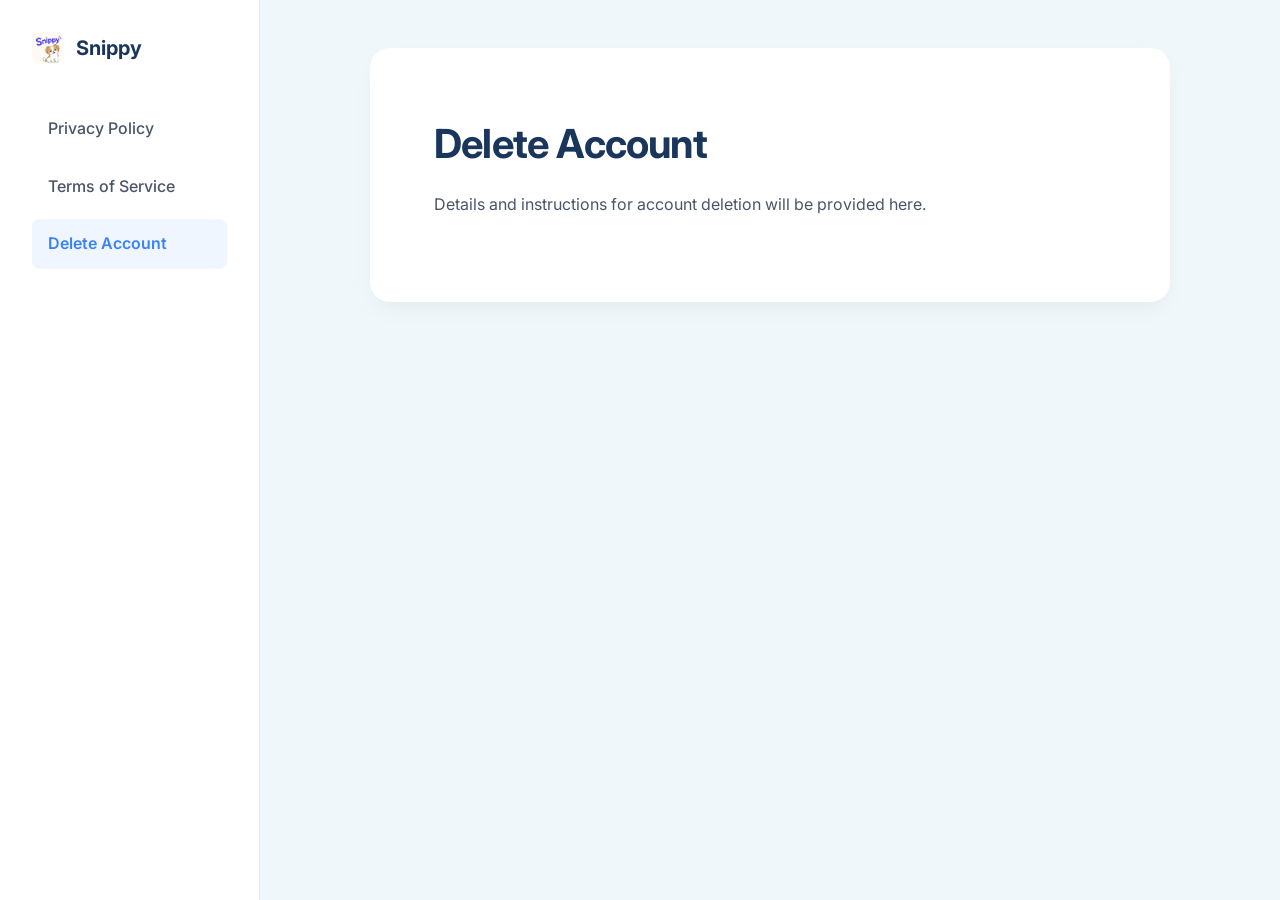
==== snippy/delete-account/index.html @ 62c23b9f "v 1.0 - Snippy Policies Added" ====
<!DOCTYPE html>
<html lang="en">
<head>
    <meta charset="UTF-8">
    <meta name="viewport" content="width=device-width, initial-scale=1.0">
    <title>Delete Account - Snippy AI Web Organizer</title>
    <style>
@import url('https://fonts.googleapis.com/css2?family=Inter:wght@400;500;600;700&display=swap');

:root {
  --bg-color: #f0f7fb;
  --surface-color: #ffffff;
  --text-primary: #1a365d;
  --text-secondary: #4a5568;
  --accent-color: #3b82f6;
  --accent-hover: #2563eb;
  --border-color: #e2e8f0;
}

body {
  margin: 0;
  padding: 0;
  font-family: 'Inter', -apple-system, BlinkMacSystemFont, sans-serif;
  background-color: var(--bg-color);
  color: var(--text-secondary);
  line-height: 1.6;
  -webkit-font-smoothing: antialiased;
}

.container {
  display: flex;
  min-height: 100vh;
}

.sidebar {
  width: 260px;
  background-color: var(--surface-color);
  border-right: 1px solid var(--border-color);
  padding: 2rem;
  position: fixed;
  height: 100vh;
  overflow-y: auto;
  box-sizing: border-box;
}

.brand {
  display: flex;
  align-items: center;
  gap: 0.75rem;
  margin-bottom: 2.5rem;
  font-size: 1.25rem;
  font-weight: 700;
  color: var(--text-primary);
}

.brand-icon {
  width: 32px;
  height: 32px;
  background: linear-gradient(135deg, #60a5fa, #3b82f6);
  border-radius: 8px;
  display: flex;
  align-items: center;
  justify-content: center;
  color: white;
  font-weight: bold;
}

.nav-menu {
  list-style: none;
  padding: 0;
  margin: 0;
}

.nav-item {
  margin-bottom: 0.5rem;
}

.nav-link {
  display: block;
  padding: 0.75rem 1rem;
  color: var(--text-secondary);
  text-decoration: none;
  border-radius: 8px;
  font-weight: 500;
  transition: all 0.2s ease;
}

.nav-link:hover {
  background-color: #eff6ff;
  color: var(--accent-color);
}

.nav-link.active {
  background-color: #eff6ff;
  color: var(--accent-color);
  font-weight: 600;
}

.main-content {
  flex: 1;
  margin-left: 260px;
  padding: 3rem;
  display: flex;
  justify-content: center;
}

.policy-wrapper {
  max-width: 800px;
  width: 100%;
}

.policy-card {
  background: var(--surface-color);
  padding: 4rem;
  border-radius: 20px;
  box-shadow: 0 10px 25px -5px rgba(0, 0, 0, 0.05), 0 8px 10px -6px rgba(0, 0, 0, 0.01);
}

h1, h2, h3, h4 {
  color: var(--text-primary);
  margin-top: 2.5rem;
  margin-bottom: 1rem;
}

h1 {
  font-size: 2.5rem;
  letter-spacing: -0.02em;
  margin-top: 0;
  margin-bottom: 0.5rem;
}

h2 {
  font-size: 1.5rem;
  border-bottom: 1px solid var(--border-color);
  padding-bottom: 0.75rem;
}

h3 {
  font-size: 1.25rem;
}

p {
  margin-bottom: 1.25rem;
}

ul {
  margin-bottom: 1.25rem;
  padding-left: 1.5rem;
}

li {
  margin-bottom: 0.5rem;
}

a {
  color: var(--accent-color);
  text-decoration: none;
  transition: color 0.2s ease;
}

a:hover {
  color: var(--accent-hover);
  text-decoration: underline;
}

hr {
  border: 0;
  border-top: 1px solid var(--border-color);
  margin: 3rem 0;
}

strong {
  color: var(--text-primary);
}

code {
  background: #f1f5f9;
  padding: 0.2rem 0.4rem;
  border-radius: 4px;
  font-size: 0.875em;
  color: #ef4444;
}

.highlight-box {
  background: #eff6ff;
  border-left: 4px solid var(--accent-color);
  padding: 1rem 1.5rem;
  border-radius: 0 8px 8px 0;
  margin: 1.5rem 0;
}

@media (max-width: 768px) {
  .container {
    flex-direction: column;
  }
  .sidebar {
    width: 100%;
    position: static;
    height: auto;
    border-right: none;
    border-bottom: 1px solid var(--border-color);
    padding: 1.5rem;
  }
  .brand {
    margin-bottom: 1.5rem;
  }
  .nav-menu {
    display: flex;
    flex-wrap: wrap;
    gap: 0.5rem;
  }
  .nav-item {
    margin-bottom: 0;
  }
  .main-content {
    margin-left: 0;
    padding: 1.5rem;
  }
  .policy-card {
    padding: 2rem;
  }
  h1 {
    font-size: 2rem;
  }
}
    </style>
</head>
<body>
    <div class="container">
        <!-- Sidebar Navigation -->
        <aside class="sidebar">
            <div class="brand">
                <img src="../app-logo.png" alt="Snippy Logo" class="brand-icon" style="background: none; object-fit: contain;" />
                Snippy
            </div>
            <nav>
                <ul class="nav-menu">
                    <li class="nav-item">
                        <a href="../privacy/index.html" class="nav-link">Privacy Policy</a>
                    </li>
                    <li class="nav-item">
                        <a href="../terms/index.html" class="nav-link">Terms of Service</a>
                    </li>
                    <li class="nav-item">
                        <a href="../delete-account/index.html" class="nav-link active">Delete Account</a>
                    </li>
                </ul>
            </nav>
        </aside>

        <!-- Main Content -->
        <main class="main-content">
            <div class="policy-wrapper">
                <div class="policy-card">
                    <h1>Delete Account</h1>
                    <p>Details and instructions for account deletion will be provided here.</p>
                </div>
            </div>
        </main>
    </div>
</body>
</html>
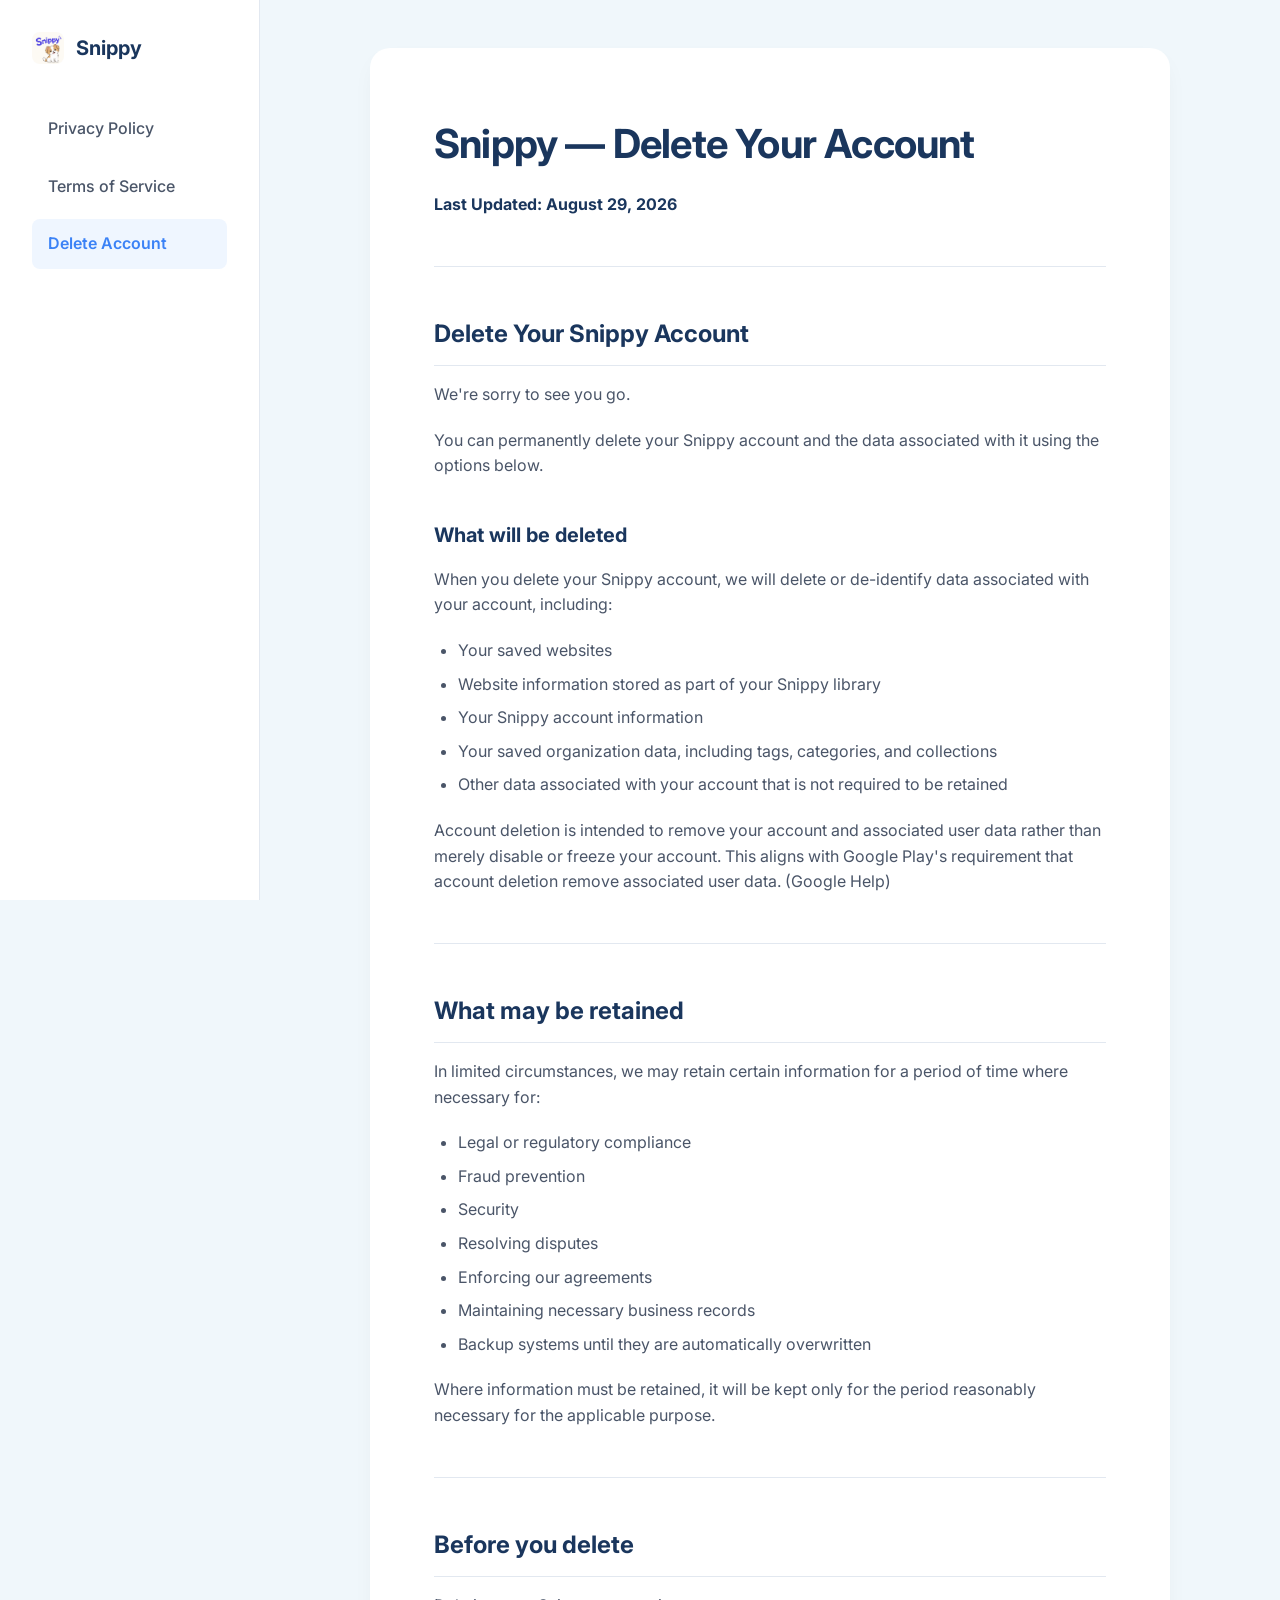
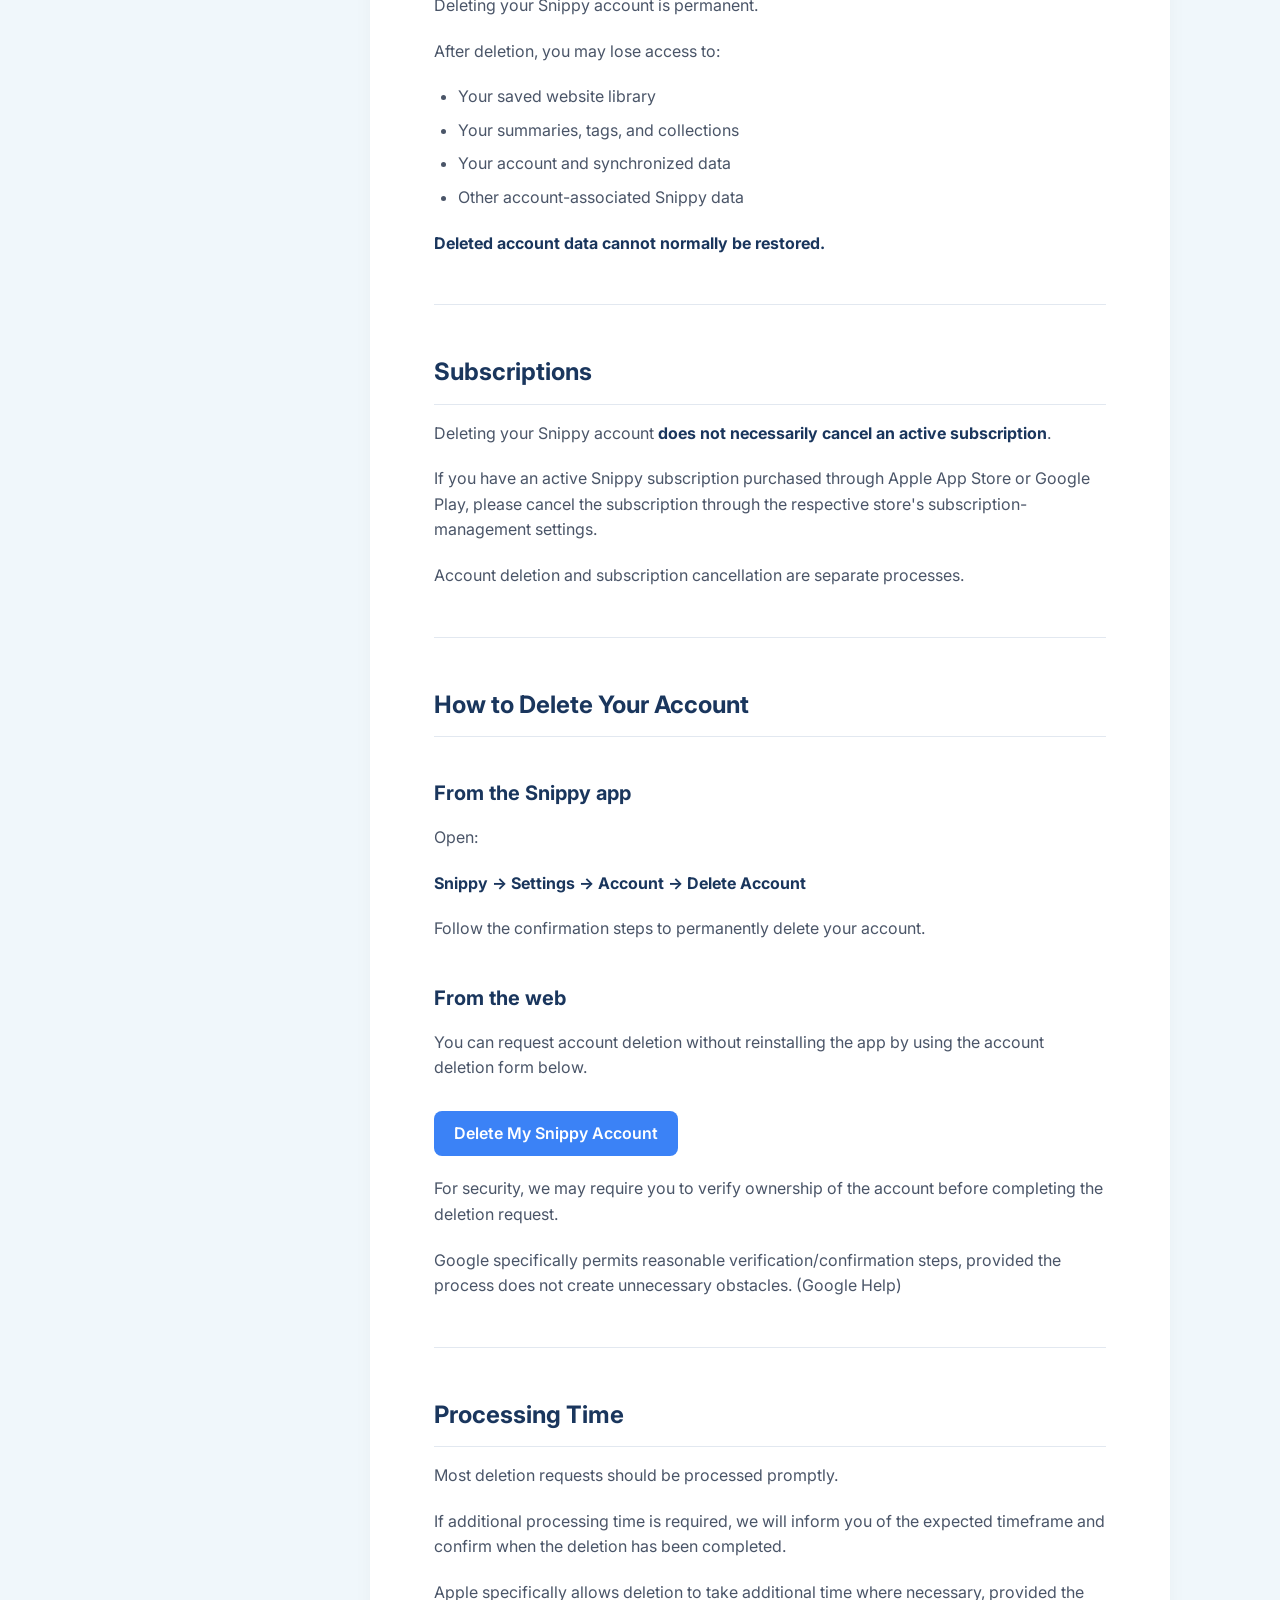
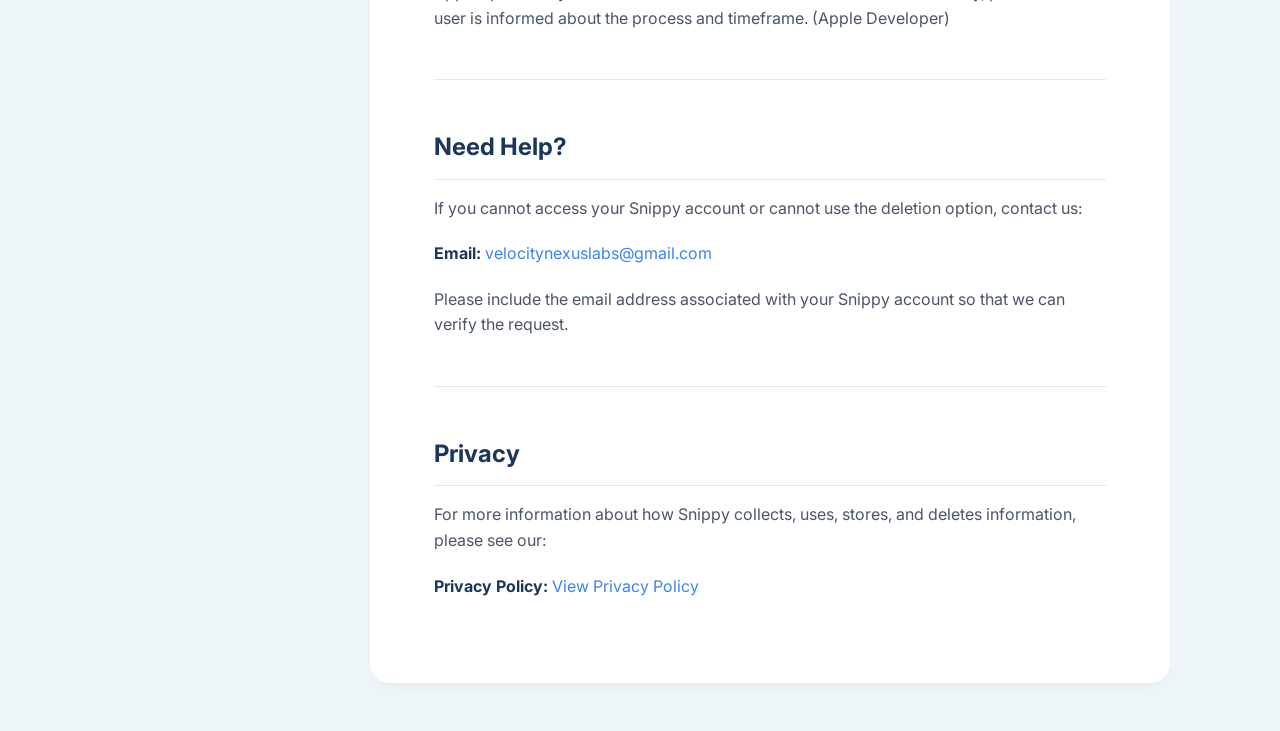
==== commit 83eee38b: "added snippy data deletion form" ====
--- a/snippy/delete-account/index.html
+++ b/snippy/delete-account/index.html
@@ -252,8 +252,100 @@
         <main class="main-content">
             <div class="policy-wrapper">
                 <div class="policy-card">
-                    <h1>Delete Account</h1>
-                    <p>Details and instructions for account deletion will be provided here.</p>
+                    <h1>Snippy — Delete Your Account</h1>
+                    <p><strong>Last Updated: August 29, 2026</strong></p>
+                    
+                    <hr>
+                    
+                    <h2>Delete Your Snippy Account</h2>
+                    <p>We're sorry to see you go.</p>
+                    <p>You can permanently delete your Snippy account and the data associated with it using the options below.</p>
+                    
+                    <h3>What will be deleted</h3>
+                    <p>When you delete your Snippy account, we will delete or de-identify data associated with your account, including:</p>
+                    <ul>
+                    <li>Your saved websites</li>
+                    <li>Website information stored as part of your Snippy library</li>
+                    <li>Your Snippy account information</li>
+                    <li>Your saved organization data, including tags, categories, and collections</li>
+                    <li>Other data associated with your account that is not required to be retained</li>
+                    </ul>
+                    <p>Account deletion is intended to remove your account and associated user data rather than merely disable or freeze your account. This aligns with Google Play's requirement that account deletion remove associated user data. (Google Help)</p>
+                    
+                    <hr>
+                    
+                    <h2>What may be retained</h2>
+                    <p>In limited circumstances, we may retain certain information for a period of time where necessary for:</p>
+                    <ul>
+                    <li>Legal or regulatory compliance</li>
+                    <li>Fraud prevention</li>
+                    <li>Security</li>
+                    <li>Resolving disputes</li>
+                    <li>Enforcing our agreements</li>
+                    <li>Maintaining necessary business records</li>
+                    <li>Backup systems until they are automatically overwritten</li>
+                    </ul>
+                    <p>Where information must be retained, it will be kept only for the period reasonably necessary for the applicable purpose.</p>
+                    
+                    <hr>
+                    
+                    <h2>Before you delete</h2>
+                    <p>Deleting your Snippy account is permanent.</p>
+                    <p>After deletion, you may lose access to:</p>
+                    <ul>
+                    <li>Your saved website library</li>
+                    <li>Your summaries, tags, and collections</li>
+                    <li>Your account and synchronized data</li>
+                    <li>Other account-associated Snippy data</li>
+                    </ul>
+                    <p><strong>Deleted account data cannot normally be restored.</strong></p>
+                    
+                    <hr>
+                    
+                    <h2>Subscriptions</h2>
+                    <p>Deleting your Snippy account <strong>does not necessarily cancel an active subscription</strong>.</p>
+                    <p>If you have an active Snippy subscription purchased through Apple App Store or Google Play, please cancel the subscription through the respective store's subscription-management settings.</p>
+                    <p>Account deletion and subscription cancellation are separate processes.</p>
+                    
+                    <hr>
+                    
+                    <h2>How to Delete Your Account</h2>
+                    <h3>From the Snippy app</h3>
+                    <p>Open:</p>
+                    <p><strong>Snippy → Settings → Account → Delete Account</strong></p>
+                    <p>Follow the confirmation steps to permanently delete your account.</p>
+                    
+                    <h3>From the web</h3>
+                    <p>You can request account deletion without reinstalling the app by using the account deletion form below.</p>
+                    
+                    <p>
+                        <a href="https://forms.gle/SfpHk5FDgS4HeKyh6" target="_blank" rel="noopener noreferrer" style="display: inline-block; background-color: var(--accent-color); color: white; padding: 10px 20px; border-radius: 8px; text-decoration: none; font-weight: 600; margin-top: 10px;">
+                            Delete My Snippy Account
+                        </a>
+                    </p>
+                    
+                    <p>For security, we may require you to verify ownership of the account before completing the deletion request.</p>
+                    <p>Google specifically permits reasonable verification/confirmation steps, provided the process does not create unnecessary obstacles. (Google Help)</p>
+                    
+                    <hr>
+                    
+                    <h2>Processing Time</h2>
+                    <p>Most deletion requests should be processed promptly.</p>
+                    <p>If additional processing time is required, we will inform you of the expected timeframe and confirm when the deletion has been completed.</p>
+                    <p>Apple specifically allows deletion to take additional time where necessary, provided the user is informed about the process and timeframe. (Apple Developer)</p>
+                    
+                    <hr>
+                    
+                    <h2>Need Help?</h2>
+                    <p>If you cannot access your Snippy account or cannot use the deletion option, contact us:</p>
+                    <p><strong>Email:</strong> <a href="mailto:velocitynexuslabs@gmail.com">velocitynexuslabs@gmail.com</a></p>
+                    <p>Please include the email address associated with your Snippy account so that we can verify the request.</p>
+                    
+                    <hr>
+                    
+                    <h2>Privacy</h2>
+                    <p>For more information about how Snippy collects, uses, stores, and deletes information, please see our:</p>
+                    <p><strong>Privacy Policy:</strong> <a href="../privacy/index.html">View Privacy Policy</a></p>
                 </div>
             </div>
         </main>
